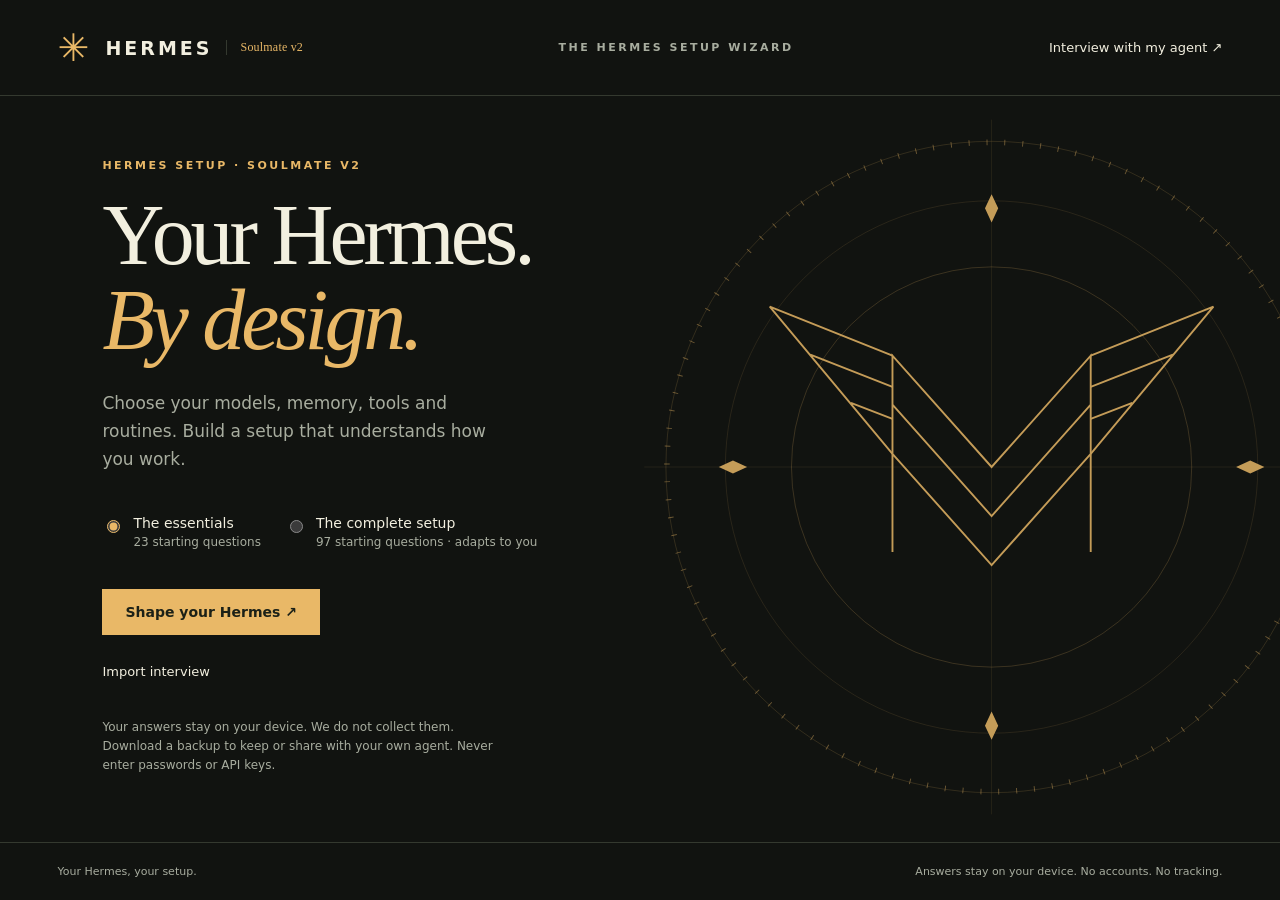
==== v2/index.html @ 441a0e97 "Publish private-by-design Hermes Soulmate setup wizard" ====
<!doctype html>
<html lang="en">
<head><meta charset="utf-8"><meta http-equiv="Content-Security-Policy" content="default-src 'none'; script-src 'self'; style-src 'self' 'unsafe-inline'; connect-src 'self'; img-src 'self' data:; form-action 'none'; base-uri 'none'"><meta name="viewport" content="width=device-width, initial-scale=1"><meta name="color-scheme" content="dark"><meta name="description" content="Plan your Hermes models, memory, tools and routines."><title>Hermes Setup — Soulmate v2</title><link rel="stylesheet" href="styles.css"></head>
<body>
<header><a class="brand" href="./" aria-label="Hermes home"><span class="brand-mark" aria-hidden="true">✳</span> HERMES <span class="version">Soulmate v2</span></a><span class="header-note">THE HERMES SETUP WIZARD</span><button id="agent-open" class="quiet">Interview with my agent <span aria-hidden="true">↗</span></button></header>
<div id="notice" role="status" aria-live="polite"></div>
<main id="app"><p class="loading">Preparing your interview…</p></main>
<footer><span>Your Hermes, your setup.</span><span>Answers stay on your device. No accounts. No tracking.</span></footer>
<dialog id="agent-dialog" aria-labelledby="agent-title"><button class="dialog-close quiet" data-close aria-label="Close agent instructions">×</button><p class="eyebrow">YOUR CHAT. YOUR PACE.</p><h2 id="agent-title">Bring your own agent.</h2><p>Claude, Codex, or another agent can ask these questions in your own chat. Download the agent kit and attach it to your chat, then import the updated interview JSON here.</p><ol><li>Download the kit with the complete <a href="START-HERE.md" target="_blank" rel="noopener">interview guide</a>, questions and your answers.</li><li>Attach the kit to your agent's chat. No access to this computer is needed.</li><li>Ask your agent to interview you one question at a time and return only the updated session as interview.json. The kit itself cannot be imported here.</li></ol><div class="button-row"><button id="agent-kit" class="primary">Download agent kit ↓</button><button id="agent-download" class="secondary">Download interview JSON ↓</button><button id="agent-copy" class="secondary">Copy invitation</button></div><p class="fine">This page does not connect to an AI. Your exported file contains your answers; share it only where you intend.</p></dialog>
<input id="import-file" type="file" accept=".json,application/json" hidden>
<script type="module" src="app.mjs"></script>
</body></html>
---- v2/styles.css ----
@charset "UTF-8";
:root{--bg:#111310;--panel:#191c17;--ink:#f2efdf;--muted:#a8ad9f;--line:#34392f;--accent:#e9b867;--serif:Georgia,'Times New Roman',serif;--sans:'Segoe UI',system-ui,sans-serif;color-scheme:dark;font-family:var(--sans);color:var(--ink);background:var(--bg)}*{box-sizing:border-box}body{margin:0}button,input,textarea{font:inherit}button,a,input,textarea{outline-offset:5px}button:focus-visible,a:focus-visible,input:focus-visible,textarea:focus-visible{outline:2px solid var(--accent)}button{cursor:pointer;min-height:44px}button:disabled{opacity:.4;cursor:default}a{color:inherit}header{height:96px;display:flex;align-items:center;justify-content:space-between;padding:0 4.5vw;border-bottom:1px solid var(--line);gap:20px}.brand{text-decoration:none;font-size:19px;letter-spacing:3px;font-weight:650;display:flex;align-items:center;gap:13px}.brand-mark{font-size:38px;color:var(--accent);font-weight:400;line-height:1}.version{font-family:var(--serif);font-weight:400;font-size:17px;color:var(--accent);border-left:1px solid var(--line);padding-left:14px}.header-note,.eyebrow{font-size:11px;letter-spacing:2.5px;font-weight:650;color:var(--muted)}.quiet{background:transparent;color:var(--ink);border:0;padding:10px 0}.quiet:hover{color:var(--accent)}header .quiet{font-size:13px}footer{padding:22px 4.5vw;display:flex;justify-content:space-between;gap:24px;border-top:1px solid var(--line);font-size:11px;color:var(--muted)}#notice:not(:empty){padding:12px 4.5vw;background:#332a1b;color:var(--accent);font-size:14px}main{min-height:calc(100svh - 155px)}.landing{position:relative;isolation:isolate;overflow:hidden;min-height:calc(100svh - 155px);padding:7vh 8vw 6vh;display:flex;align-items:center}.hero-copy{position:relative;z-index:1;width:590px;max-width:60%}.eyebrow{color:var(--accent);margin:0 0 22px}.hero-copy h1{font-family:var(--serif);font-size:clamp(62px,6.7vw,106px);line-height:.99;letter-spacing:-4px;font-weight:400;margin:0 0 25px}.hero-copy h1 em{font-weight:400;color:var(--accent)}.intro{font-size:17px;line-height:1.65;max-width:410px;color:var(--muted);margin-bottom:30px}.orbit{position:absolute;width:min(59vw,830px);right:-7vw;top:50%;transform:translateY(-50%);color:var(--accent);opacity:.83;pointer-events:none}.orbit svg{width:100%;height:auto}.mode-picker{display:flex;gap:24px;margin-bottom:28px}.mode-picker label{display:flex;gap:10px;align-items:flex-start;cursor:pointer;padding:12px 0;min-height:44px}.mode-picker input{accent-color:var(--accent);margin-top:5px}.mode-picker strong{display:block;font-size:14px;font-weight:500}.mode-picker small{display:block;color:var(--muted);font-size:12px;margin-top:4px}.primary,.secondary{padding:14px 22px;border:1px solid var(--accent);font-weight:600;font-size:14px;transition:transform .18s,background .18s}.primary{background:var(--accent);color:#1c2117}.primary:hover{background:#f4ca87;transform:translateY(-2px)}.secondary{background:transparent;color:var(--ink);border-color:var(--line)}.secondary:hover{border-color:var(--accent)}.button-row{display:flex;gap:12px;flex-wrap:wrap;align-items:center}.fine{font-size:12px;line-height:1.6;color:var(--muted)}.landing .fine{margin-top:24px;max-width:400px}.text-actions{display:flex;gap:24px;margin-top:15px;font-size:13px}.workspace{display:grid;grid-template-columns:255px minmax(0,1fr);min-height:calc(100svh - 155px)}.rail{padding:34px 28px 35px 4.5vw;border-right:1px solid var(--line)}.rail .eyebrow{font-size:10px;letter-spacing:1.6px;margin-bottom:13px}.progress-label{font-family:var(--serif);font-size:27px;margin:0 0 14px}.progress-label small{font-family:var(--sans);font-size:12px;color:var(--muted)}.progress-track{height:2px;background:var(--line);margin-bottom:24px}.progress-track span{height:100%;display:block;background:var(--accent);transition:width .45s ease}.chapter-nav{display:flex;flex-direction:column;gap:1px}.chapter{background:none;border:0;color:var(--muted);text-align:left;padding:10px 0;display:flex;gap:10px;align-items:center;font-size:12px;line-height:1.25}.chapter .chapter-number{font-size:10px;opacity:.6;min-width:17px}.chapter.active{color:var(--accent)}.chapter:hover{color:var(--ink)}.rail-bottom{border-top:1px solid var(--line);margin-top:20px;padding-top:15px;display:flex;flex-direction:column;align-items:start;font-size:12px}.question-area{padding:45px 6vw 28px;max-width:1100px;width:100%;margin:auto;align-self:center}.question-meta{display:flex;justify-content:space-between;gap:20px;color:var(--muted);font-size:11px;margin-bottom:30px}.question-meta .eyebrow{margin:0;font-size:10px}.question-area h1,.review h1{font-family:var(--serif);font-weight:400;letter-spacing:-1.2px;font-size:clamp(34px,3.2vw,50px);line-height:1.14;margin:0 0 19px;max-width:800px}.help{color:var(--muted);font-size:15px;line-height:1.7;max-width:680px;margin:0 0 30px}.answer-input{width:100%;padding:17px 0;background:transparent;border:0;border-bottom:1px solid #68705c;color:var(--ink);font-size:22px;border-radius:0}.answer-input::placeholder{color:#717868}.answer-input:focus{outline:0;border-color:var(--accent)}textarea.answer-input{min-height:160px;resize:vertical;font-size:18px;line-height:1.6}.choices{display:grid;grid-template-columns:repeat(2,minmax(0,1fr));gap:10px}.choice{display:flex;align-items:center;gap:13px;border:1px solid var(--line);padding:15px 16px;min-height:60px;cursor:pointer;font-size:14px;transition:background .18s,border-color .18s}.choice:has(input:checked){background:#2b2d22;border-color:var(--accent)}.choice:hover{border-color:#747963}.choice input{accent-color:var(--accent);width:16px;height:16px;flex-shrink:0}.question-actions{display:flex;justify-content:space-between;gap:20px;align-items:center;margin-top:40px;padding-top:24px;border-top:1px solid var(--line)}.question-actions .button-row{gap:24px}.error{color:#ffd099;min-height:23px;font-size:13px;margin-top:12px}.saved-note{font-size:11px;color:var(--muted);margin-top:20px}.review{padding:48px 7vw;max-width:1200px;margin:auto}.review-top{display:flex;justify-content:space-between;gap:28px;align-items:start}.review-group{border-top:1px solid var(--line);padding:25px 0 10px}.review-group h2{font-size:12px;letter-spacing:1.5px;color:var(--accent);text-transform:uppercase;margin:0 0 16px}.review-item{display:grid;grid-template-columns:minmax(0,1fr) minmax(0,1.5fr) 50px;gap:25px;align-items:start;border-bottom:1px solid #252a21;padding:15px 0;font-size:13px;line-height:1.5}.review-item p{margin:0;white-space:pre-wrap;overflow-wrap:anywhere}.review-item .answer{color:var(--muted)}.review-item button{padding:0;min-height:44px;margin-top:-10px;font-size:12px;color:var(--accent)}details{margin:28px 0}summary{cursor:pointer;min-height:44px;padding:10px 0;color:var(--accent)}pre{white-space:pre-wrap;overflow-wrap:anywhere;font:13px/1.7 var(--sans);background:var(--panel);padding:24px;max-height:450px;overflow:auto}.review-actions{margin:28px 0}.loading{padding:70px;color:var(--muted)}dialog{background:var(--panel);color:var(--ink);border:1px solid var(--line);max-width:660px;width:calc(100% - 32px);padding:45px;max-height:90svh;overflow:auto}dialog::backdrop{background:#000b;backdrop-filter:blur(5px)}dialog h2{font:38px/1.12 var(--serif);margin:0 0 22px}dialog p,dialog li{font-size:15px;line-height:1.7;color:var(--muted)}dialog li{padding:7px 0}dialog ol{padding-left:20px;margin-bottom:25px}.dialog-close{position:absolute;right:20px;top:10px;font-size:27px;width:44px}.enter{animation:arrive .45s ease both}.hero-copy{animation:arrive .75s ease both}.orbit{animation:emblem 1.3s ease both}@keyframes arrive{from{opacity:0;translate:0 12px}to{opacity:1;translate:0 0}}@keyframes emblem{from{opacity:0;rotate:-9deg}to{opacity:.83;rotate:0deg}}@media(min-width:1600px){.question-area{padding-top:65px;padding-bottom:65px}}@media(max-width:1000px){.header-note{display:none}.workspace{grid-template-columns:205px minmax(0,1fr)}.rail{padding-left:24px;padding-right:20px}.question-area{padding:35px}.hero-copy{max-width:70%}.orbit{right:-22vw;width:78vw;opacity:.5}.choices{grid-template-columns:1fr}}@media(max-width:650px){header{height:75px;padding:0 22px;gap:12px}.brand{font-size:15px;letter-spacing:2px;gap:8px}.brand-mark{font-size:29px}.version{padding-left:8px}header .quiet{font-size:11px;max-width:120px;text-align:right}.landing{min-height:calc(100svh - 148px);padding:44px 25px 34px;align-items:start}.hero-copy{max-width:100%;width:100%}.hero-copy h1{font-size:65px;letter-spacing:-3px;max-width:350px}.hero-copy .intro{font-size:15px;max-width:290px}.orbit{width:110vw;right:-67vw;top:42%;opacity:.2;z-index:-1}.mode-picker{gap:22px;margin-bottom:20px}.mode-picker strong{font-size:13px}.mode-picker small{font-size:11px}.eyebrow{font-size:10px}.workspace{display:block}.rail{border-right:0;border-bottom:1px solid var(--line);padding:20px 24px 0}.rail>.eyebrow,.rail-bottom{display:none}.progress-label{font-size:21px;margin-bottom:12px}.progress-track{margin-bottom:7px}.chapter-nav{flex-direction:row;overflow:auto;gap:22px;padding-bottom:5px}.chapter{flex-shrink:0;max-width:150px;font-size:11px}.chapter-number{display:none}.question-area{padding:28px 24px}.question-meta{margin-bottom:24px}.question-area h1{font-size:35px}.help{font-size:14px;margin-bottom:20px}.question-actions{gap:10px;margin-top:23px}.question-actions .button-row{gap:10px}.question-actions .primary{padding:13px 18px}.review{padding:30px 24px}.review-top{display:block}.review-top>.secondary{margin-bottom:20px}.review-item{grid-template-columns:minmax(0,1fr) 45px;gap:8px}.review-item .answer{grid-row:2;grid-column:1}.review-item button{grid-column:2;grid-row:1 / 3}.review h1{font-size:39px}footer{padding:18px 24px;display:block;line-height:1.6}footer span{display:block}dialog{padding:36px 25px}.button-row{gap:10px}}@media(prefers-reduced-motion:reduce){*,*::before,*::after{animation:none!important;transition:none!important;scroll-behavior:auto!important}}


.progress-label small{font-size:10px;font-weight:400}.version{font-size:12px;letter-spacing:.2px}
@media(max-width:650px){.version{font-size:10px}.brand{letter-spacing:1.5px}}
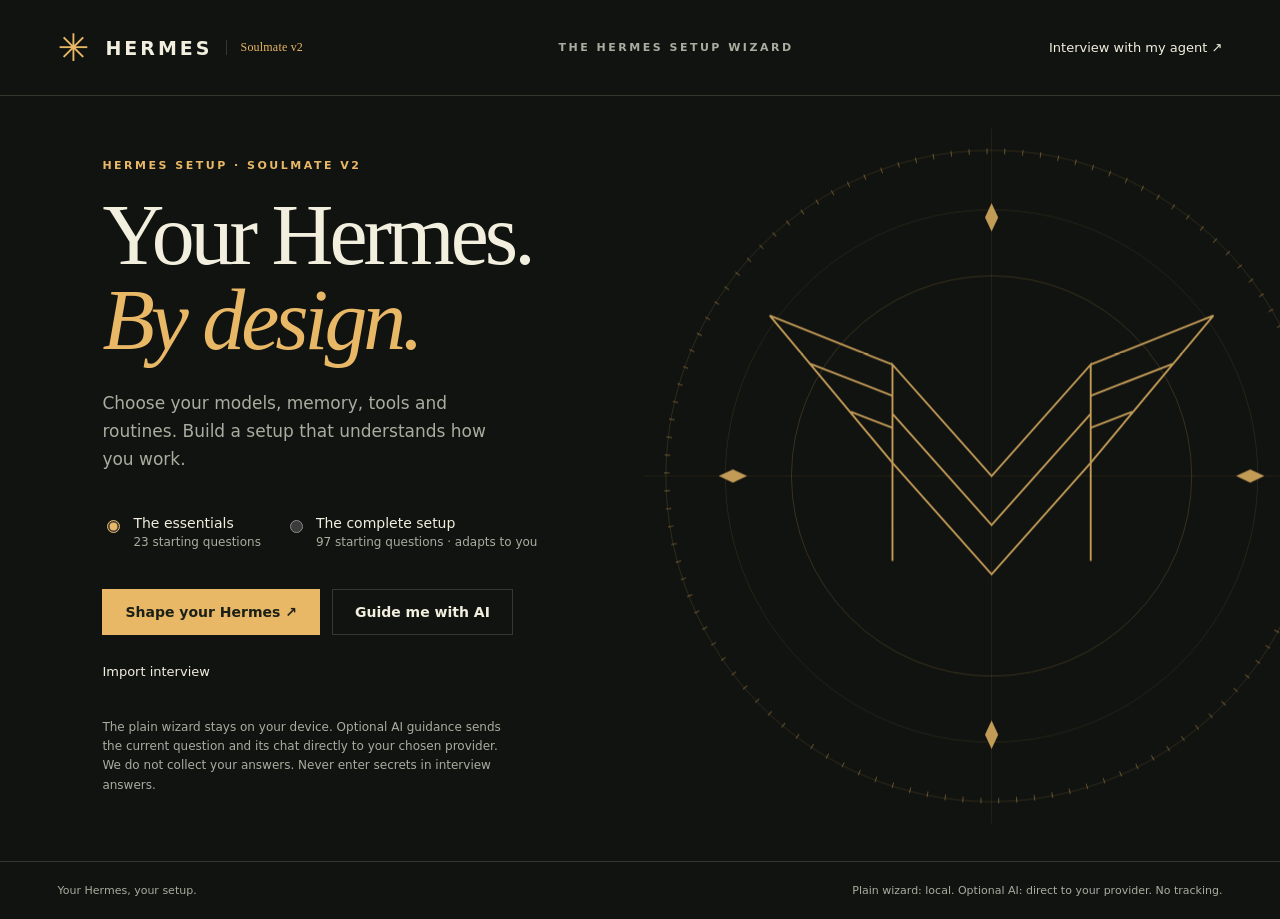
==== commit c2def0d4: "Add optional bring-your-own AI interview" ====
--- a/v2/index.html
+++ b/v2/index.html
@@ -1,12 +1,13 @@
 <!doctype html>
 <html lang="en">
-<head><meta charset="utf-8"><meta http-equiv="Content-Security-Policy" content="default-src 'none'; script-src 'self'; style-src 'self' 'unsafe-inline'; connect-src 'self'; img-src 'self' data:; form-action 'none'; base-uri 'none'"><meta name="viewport" content="width=device-width, initial-scale=1"><meta name="color-scheme" content="dark"><meta name="description" content="Plan your Hermes models, memory, tools and routines."><title>Hermes Setup — Soulmate v2</title><link rel="stylesheet" href="styles.css"></head>
+<head><meta charset="utf-8"><meta http-equiv="Content-Security-Policy" content="default-src 'none'; script-src 'self'; style-src 'self' 'unsafe-inline'; connect-src 'self' https: http://localhost:* http://127.0.0.1:*; img-src 'self' data:; form-action 'none'; base-uri 'none'"><meta name="viewport" content="width=device-width, initial-scale=1"><meta name="color-scheme" content="dark"><meta name="description" content="Plan your Hermes models, memory, tools and routines."><title>Hermes Setup — Soulmate v2</title><link rel="stylesheet" href="styles.css"></head>
 <body>
 <header><a class="brand" href="./" aria-label="Hermes home"><span class="brand-mark" aria-hidden="true">✳</span> HERMES <span class="version">Soulmate v2</span></a><span class="header-note">THE HERMES SETUP WIZARD</span><button id="agent-open" class="quiet">Interview with my agent <span aria-hidden="true">↗</span></button></header>
 <div id="notice" role="status" aria-live="polite"></div>
 <main id="app"><p class="loading">Preparing your interview…</p></main>
-<footer><span>Your Hermes, your setup.</span><span>Answers stay on your device. No accounts. No tracking.</span></footer>
-<dialog id="agent-dialog" aria-labelledby="agent-title"><button class="dialog-close quiet" data-close aria-label="Close agent instructions">×</button><p class="eyebrow">YOUR CHAT. YOUR PACE.</p><h2 id="agent-title">Bring your own agent.</h2><p>Claude, Codex, or another agent can ask these questions in your own chat. Download the agent kit and attach it to your chat, then import the updated interview JSON here.</p><ol><li>Download the kit with the complete <a href="START-HERE.md" target="_blank" rel="noopener">interview guide</a>, questions and your answers.</li><li>Attach the kit to your agent's chat. No access to this computer is needed.</li><li>Ask your agent to interview you one question at a time and return only the updated session as interview.json. The kit itself cannot be imported here.</li></ol><div class="button-row"><button id="agent-kit" class="primary">Download agent kit ↓</button><button id="agent-download" class="secondary">Download interview JSON ↓</button><button id="agent-copy" class="secondary">Copy invitation</button></div><p class="fine">This page does not connect to an AI. Your exported file contains your answers; share it only where you intend.</p></dialog>
+<footer><span>Your Hermes, your setup.</span><span>Plain wizard: local. Optional AI: direct to your provider. No tracking.</span></footer>
+<dialog id="agent-dialog" aria-labelledby="agent-title"><button class="dialog-close quiet" data-close aria-label="Close agent instructions">×</button><p class="eyebrow">YOUR CHAT. YOUR PACE.</p><h2 id="agent-title">Bring your own agent.</h2><p>Claude, Codex, or another agent can ask these questions in your own chat. Download the agent kit and attach it to your chat, then import the updated interview JSON here.</p><ol><li>Download the kit with the complete <a href="START-HERE.md" target="_blank" rel="noopener">interview guide</a>, questions and your answers.</li><li>Attach the kit to your agent's chat. No access to this computer is needed.</li><li>Ask your agent to interview you one question at a time and return only the updated session as interview.json. The kit itself cannot be imported here.</li></ol><div class="button-row"><button id="agent-kit" class="primary">Download agent kit ↓</button><button id="agent-download" class="secondary">Download interview JSON ↓</button><button id="agent-copy" class="secondary">Copy invitation</button></div><p class="fine">This kit is for your own chat. The separate AI guidance option connects directly to a provider you choose. Exports contain your answers; share them only where you intend.</p></dialog>
+<dialog id="ai-dialog" aria-labelledby="ai-title"></dialog>
 <input id="import-file" type="file" accept=".json,application/json" hidden>
 <script type="module" src="app.mjs"></script>
 </body></html>
--- a/v2/styles.css
+++ b/v2/styles.css
@@ -4,3 +4,4 @@
 
 .progress-label small{font-size:10px;font-weight:400}.version{font-size:12px;letter-spacing:.2px}
 @media(max-width:650px){.version{font-size:10px}.brand{letter-spacing:1.5px}}
+.ai-entry{margin:0 0 24px}#ai-dialog{max-width:760px}.ai-label{display:block;font-size:13px;margin:18px 0 8px;color:var(--ink)}#ai-dialog input:not([type=checkbox]),#ai-dialog select,#ai-dialog textarea{width:100%;max-width:100%;border:1px solid var(--line);background:var(--bg);color:var(--ink);padding:12px;font:14px/1.5 var(--sans);border-radius:0;min-height:44px}#ai-dialog select{appearance:auto}#ai-dialog textarea{resize:vertical}.ai-destination{overflow-wrap:anywhere;font-size:12px!important}.ai-consent{align-items:flex-start;font-size:13px;line-height:1.6}.ai-consent input{margin-top:4px}.ai-current{font-family:var(--serif);font-size:24px!important;color:var(--ink)!important;margin-bottom:16px}.ai-messages{max-height:260px;overflow:auto;border-top:1px solid var(--line);margin-top:16px}.ai-message{padding:15px 0;border-bottom:1px solid var(--line)}.ai-message strong{font-size:11px;letter-spacing:1px;color:var(--accent)}.ai-message p,.ai-proposal p{white-space:pre-wrap;overflow-wrap:anywhere;margin:8px 0}.ai-proposal{border-left:2px solid var(--accent);padding:4px 0 4px 18px;margin:20px 0}.ai-proposal h3{font-size:13px;color:var(--accent);font-weight:500}.ai-proposal p{color:var(--ink)}@media(max-width:650px){#ai-dialog{padding:30px 20px}.ai-consent{padding:12px}.ai-current{font-size:21px!important}}
